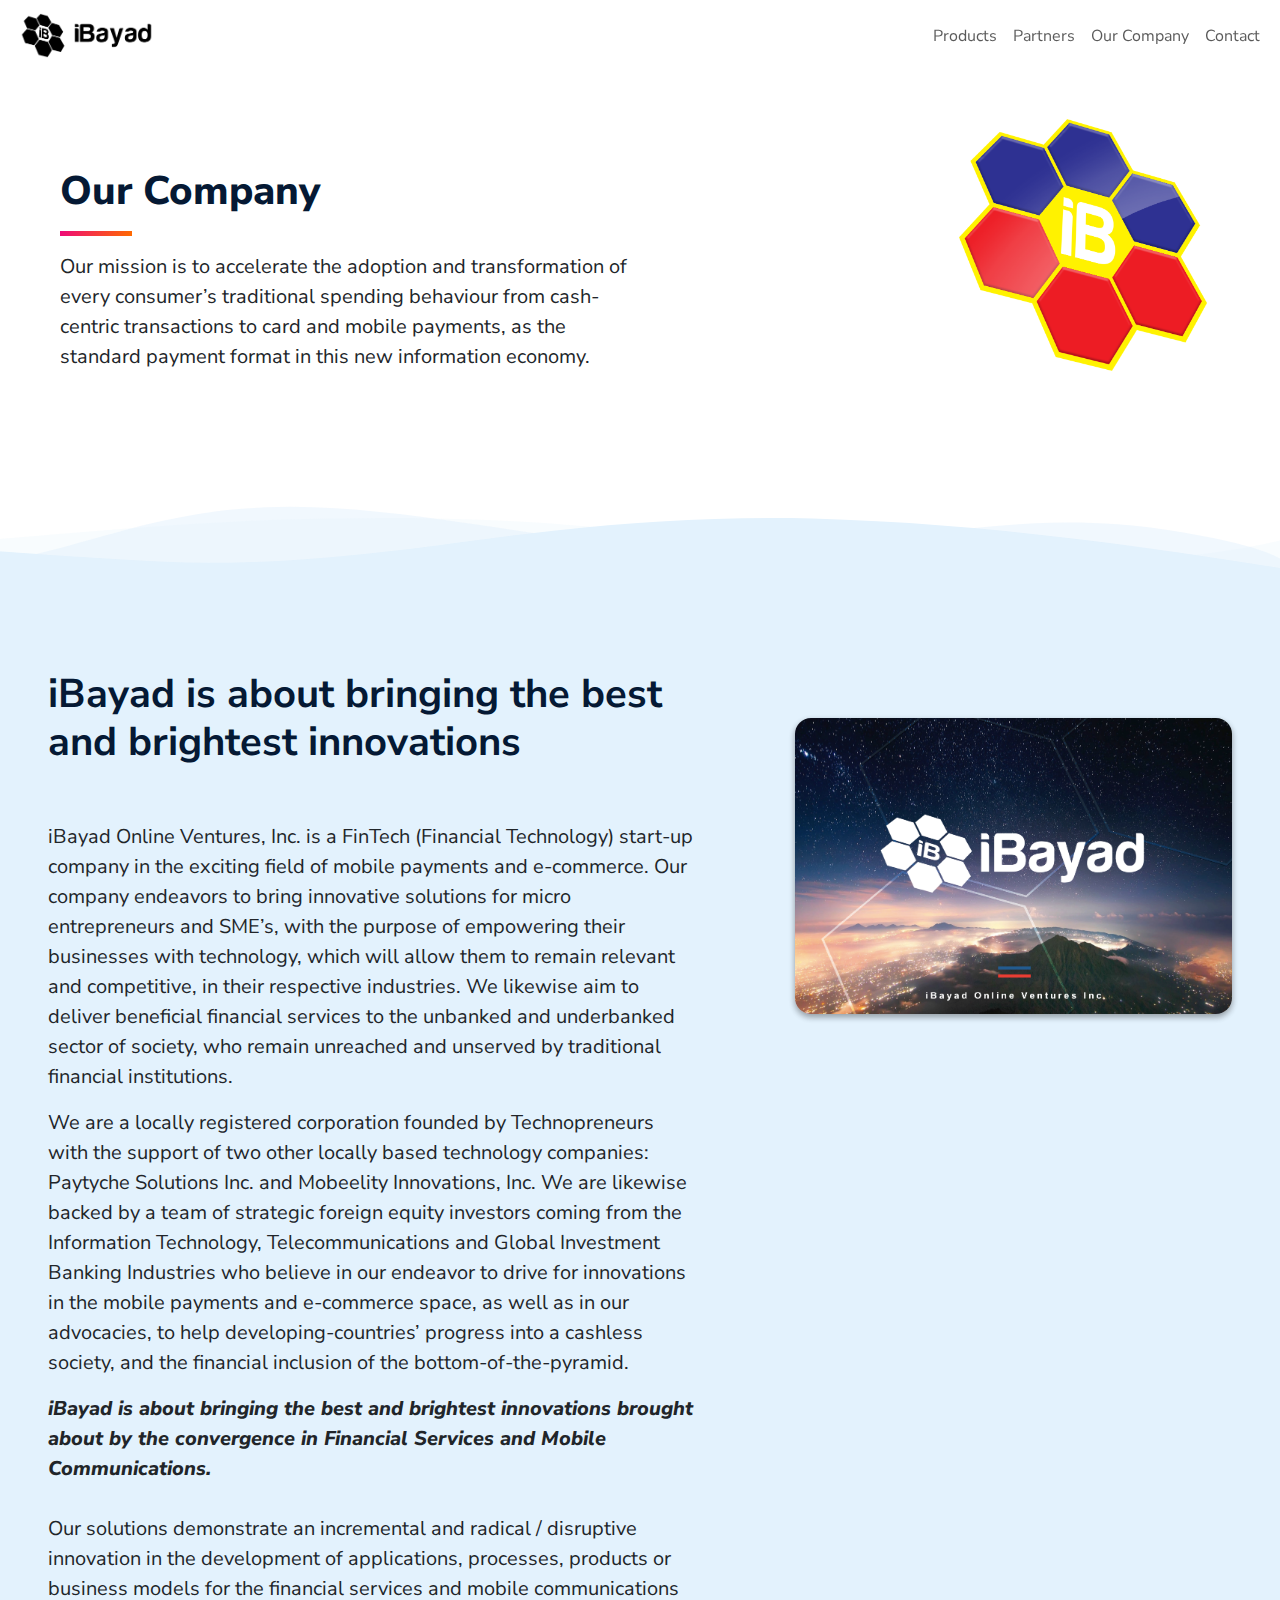
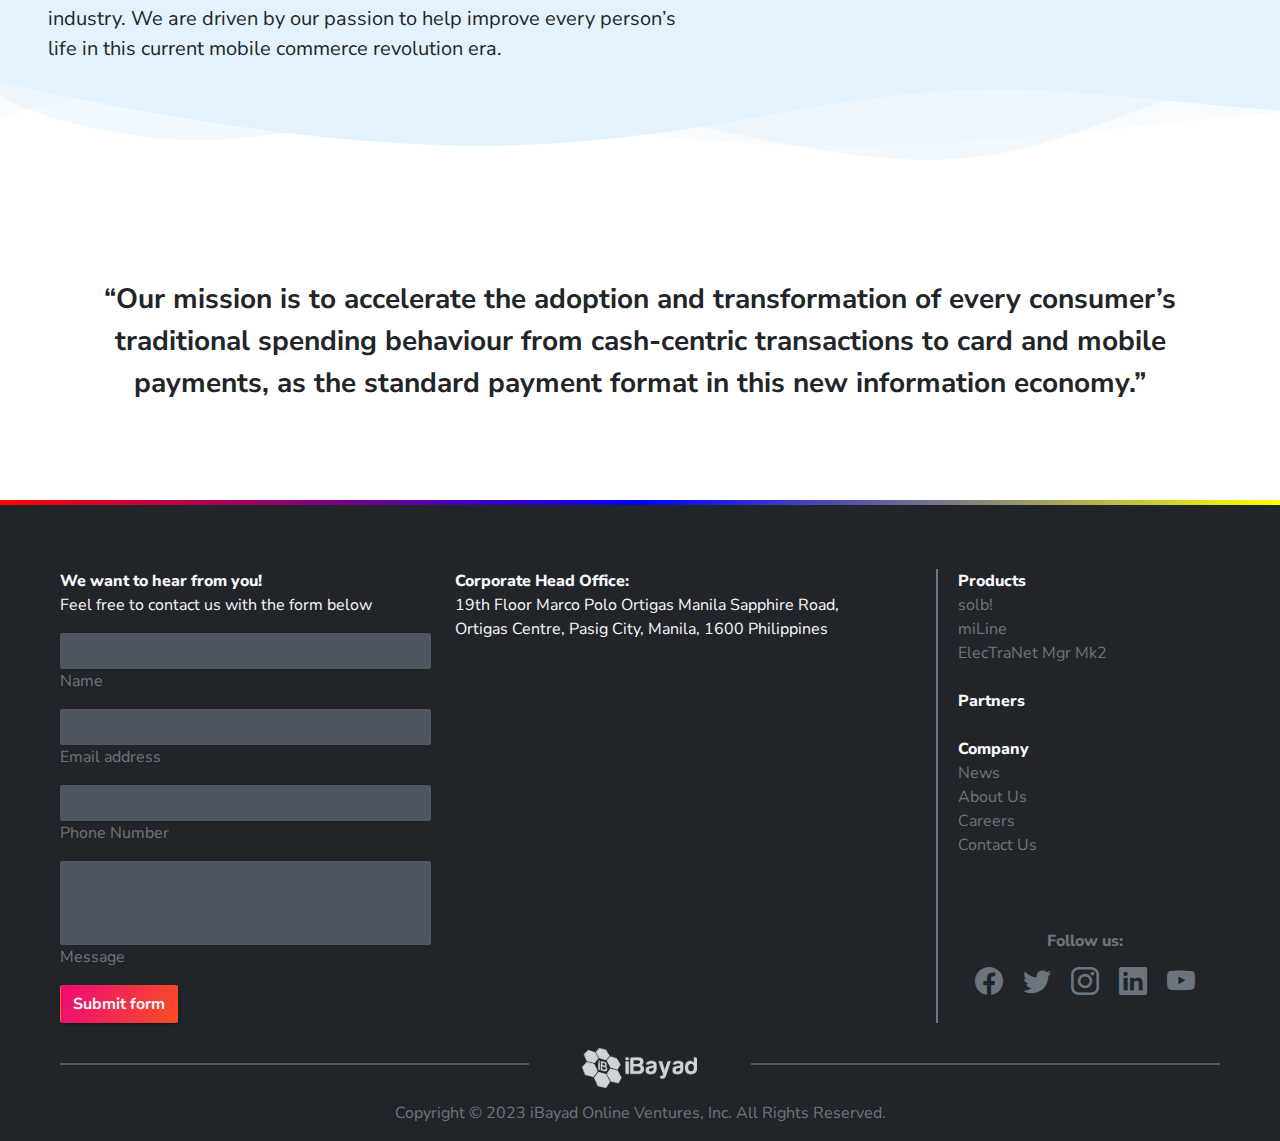
==== pages/company.html @ 81c3da9d "updates" ====
<!doctype html>
<html lang="en">
<head>
    <meta charset="utf-8">
    <meta name="viewport" content="width=device-width, initial-scale=1">
    <title>iBayad Online Ventures</title>
    <link href="../assets/thirdparty/bootstrap-5.3.0-alpha3-dist/css/bootstrap.min.css" rel="stylesheet">
    <link href="../assets/thirdparty/bootstrap-icons-1.9.1/bootstrap-icons.css" rel="stylesheet">
    <link href="../assets/local/css/ib-styling.css" rel="stylesheet">
    <link href="../assets/local/css/hover-animations.css" rel="stylesheet">
    <link href="../assets/local/css/ib-svg-dividers.css" rel="stylesheet">
    <!--    Added for TestillateJs-->
    <link href="../assets/thirdparty/animate.css" rel="stylesheet">
    <!--    -->
    <link href="../assets/thirdparty/animate-v4.1.1.css" rel="stylesheet">
    <link href="../assets/local/css/ib-logo-carousel.css" rel="stylesheet">
    <link href="../assets/local/css/ib-splide-carousel.css" rel="stylesheet">
    <link href="../assets/local/css/ib-navbar-toggle.css" rel="stylesheet">
    <link href="../assets/thirdparty/splide-4.1.3/dist/css/splide-core.min.css" rel="stylesheet">
    <link rel="icon" type="image/x-icon" href="../assets/images/logo/ib-logo-only-white.png">

    <script src="../assets/thirdparty/jquery-3.7.0.min.js"></script>
    <script src="../assets/thirdparty/jquery.fittext.js"></script>
    <script src="../assets/thirdparty/jquery.lettering.js"></script>
    <script src="../assets/thirdparty/jquery.textillate.js"></script>
    <script src="../assets/thirdparty/isotope.pkgd.min.js"></script>

    <script src="../assets/thirdparty/imakewebthings-waypoints-34d9f6d/lib/noframework.waypoints.min.js"></script>
    <script src="../assets/thirdparty/splide-4.1.3/dist/js/splide.min.js"></script>
    <style>
        .ib-partner-logo-card{
            margin: 10px !important;
        }
    </style>
</head>
<body class="body-bg">
<script type="application/javascript">
    $(document).ready(function() {
        //partners div animation
        var waypointPartners = new Waypoint({
            element: document.getElementById('waypoint-partners'),
            handler: function (direction) {
                if(direction=="down"){
                    $("#waypoint-partners").addClass("animate__animated animate__fadeIn");
                } else {
                    $("#waypoint-partners").removeClass("animate__animated animate__fadeIn");
                }
            },
            offset:'85%'
        });


        $(window).scroll(function () {
            if ($(this).scrollTop() > 50) {
                $('#back-to-top').fadeIn();
            } else {
                $('#back-to-top').fadeOut();
            }
        });
        // scroll body to 0px on click
        $('#back-to-top').click(function () {
            $('body,html').animate({
                scrollTop: 0
            }, 400);
            return false;
        });


    });

</script>

<nav class="navbar navbar-expand-lg navbar-light" style="background-color: transparent">
    <div class="container-fluid">
        <a class="navbar-brand px-2" href="../index.html">
            <img src="../assets/images/logo/ib-logo-w-text-black.png" alt="Bootstrap" height="45">
        </a>
        <button class="navbar-toggler border-0 d-flex d-lg-none flex-column justify-content-around collapsed" type="button" data-bs-toggle="collapse" data-bs-target="#navbarSupportedContent" aria-controls="navbarSupportedContent" aria-expanded="false" aria-label="Toggle navigation">
            <span class="toggler-icon top-bar"></span>
            <span class="toggler-icon middle-bar"></span>
            <span class="toggler-icon bottom-bar"></span>
        </button>
        <div class="collapse navbar-collapse" id="navbarSupportedContent"> <ul class="navbar-nav ms-auto mb-2 mb-lg-0">
            <li class="nav-item hvr-underline-from-center">
                <a class="nav-link" aria-current="page" href="../index.html#divProducts">Products</a>
            </li>
            <li class="nav-item hvr-underline-from-center">
                <a class="nav-link" href="../index.html#divPartners">Partners</a>
            </li>
            <li class="nav-item hvr-underline-from-center">
                <a class="nav-link" href="../index.html#divCompany">Our Company</a>
            </li>
            <li class="nav-item hvr-underline-from-center">
                <a class="nav-link" href="../index.html#divContact">Contact</a>
            </li>
        </ul>
        </div>
    </div>
</nav>
<div class="container-fluid">
    <div class="row bg-white px-3 px-md-5 pt-5" style="position: relative">
        <div class="col-md-9">
            <h1 class="ib-heading-dark ib-font-extrabold mt-5">Our Company</h1>
            <div class="col-md-5"> <hr class="ib-landing-hr"></div>
            <p class="text-dark ib-font-regular fs-5 mb-5 col-md-8">Our mission is to accelerate the adoption and transformation of every consumer’s traditional spending behaviour from cash-centric transactions to card and mobile payments, as the standard payment format in this new information economy.</p>
        </div>
        <div class="col-md-3 d-none d-sm-block">
            <div class="row d-flex justify-content-center">
                <img class="img-fluid px-0" style="width: 250px;height: auto" src="../assets/images/logo/ibayad-logo.png">
            </div>
        </div>
        <div class="px-0" style="min-height: 150px"></div>
        <div class="row">
            <div class="custom-shape-divider-bottom-1685697329 px-0">
                <svg data-name="Layer 1" xmlns="http://www.w3.org/2000/svg" viewBox="0 0 1200 120" preserveAspectRatio="none">
                    <path d="M0,0V46.29c47.79,22.2,103.59,32.17,158,28,70.36-5.37,136.33-33.31,206.8-37.5C438.64,32.43,512.34,53.67,583,72.05c69.27,18,138.3,24.88,209.4,13.08,36.15-6,69.85-17.84,104.45-29.34C989.49,25,1113-14.29,1200,52.47V0Z" opacity=".25" class="shape-fill"></path>
                    <path d="M0,0V15.81C13,36.92,27.64,56.86,47.69,72.05,99.41,111.27,165,111,224.58,91.58c31.15-10.15,60.09-26.07,89.67-39.8,40.92-19,84.73-46,130.83-49.67,36.26-2.85,70.9,9.42,98.6,31.56,31.77,25.39,62.32,62,103.63,73,40.44,10.79,81.35-6.69,119.13-24.28s75.16-39,116.92-43.05c59.73-5.85,113.28,22.88,168.9,38.84,30.2,8.66,59,6.17,87.09-7.5,22.43-10.89,48-26.93,60.65-49.24V0Z" opacity=".5" class="shape-fill"></path>
                    <path d="M0,0V5.63C149.93,59,314.09,71.32,475.83,42.57c43-7.64,84.23-20.12,127.61-26.46,59-8.63,112.48,12.24,165.56,35.4C827.93,77.22,886,95.24,951.2,90c86.53-7,172.46-45.71,248.8-84.81V0Z" class="shape-fill"></path>
                </svg>
            </div>
        </div>
    </div>
</div>
<div class="container-fluid">
    <div class="row ib-landing-bg-company">
        <div class="px-0" style="min-height: 100px"></div>
        <div class="col-md-7 px-5" id="divPartners">
            <h2 class="ib-font-bold fs-1 ib-heading-dark">iBayad is about bringing the best and brightest innovations</h2>
            <p class="fs-5 ib-font-regular pt-md-5">iBayad Online Ventures, Inc. is a FinTech (Financial Technology) start-up company in the exciting field of mobile payments and e-commerce. Our company endeavors to bring innovative solutions for micro entrepreneurs and SME’s, with the purpose of empowering their businesses with technology, which will allow them to remain relevant and competitive, in their respective industries. We likewise aim to deliver beneficial financial services to the unbanked and underbanked sector of society, who remain unreached and unserved by traditional financial institutions.</p>
            <p class="fs-5 ib-font-regular">We are a locally registered corporation founded by Technopreneurs with the support of two other locally based technology companies: Paytyche Solutions Inc. and Mobeelity Innovations, Inc. We are likewise backed by a team of strategic foreign equity investors coming from the Information Technology, Telecommunications and Global Investment Banking Industries who believe in our endeavor to drive for innovations in the mobile payments and e-commerce space, as well as in our advocacies, to help developing-countries’ progress into a cashless society, and the financial inclusion of the bottom-of-the-pyramid.</p>
            <p class="fs-5 ib-font-regular"><strong class="fst-italic">iBayad is about bringing the best and brightest innovations brought about by the convergence in Financial Services and Mobile Communications.</strong><br><br>Our solutions demonstrate an incremental and radical / disruptive innovation in the development of applications, processes, products or business models for the financial services and mobile communications industry. We are driven by our passion to help improve every person’s life in this current mobile commerce revolution era.</p>
           </div>
        <div class="col-md-5 px-5">
            <img class="img-fluid rounded-4 ib-shadow mt-3 mt-md-5" src="../assets/images/page/iBayad_coverphoto.png">
        </div>
    </div>
    <div class="row" style="position: relative">
        <div class="custom-shape-divider-top-1685697938 px-0">
            <svg data-name="Layer 1" xmlns="http://www.w3.org/2000/svg" viewBox="0 0 1200 120" preserveAspectRatio="none">
                <path d="M0,0V46.29c47.79,22.2,103.59,32.17,158,28,70.36-5.37,136.33-33.31,206.8-37.5C438.64,32.43,512.34,53.67,583,72.05c69.27,18,138.3,24.88,209.4,13.08,36.15-6,69.85-17.84,104.45-29.34C989.49,25,1113-14.29,1200,52.47V0Z" opacity=".25" class="shape-fill"></path>
                <path d="M0,0V15.81C13,36.92,27.64,56.86,47.69,72.05,99.41,111.27,165,111,224.58,91.58c31.15-10.15,60.09-26.07,89.67-39.8,40.92-19,84.73-46,130.83-49.67,36.26-2.85,70.9,9.42,98.6,31.56,31.77,25.39,62.32,62,103.63,73,40.44,10.79,81.35-6.69,119.13-24.28s75.16-39,116.92-43.05c59.73-5.85,113.28,22.88,168.9,38.84,30.2,8.66,59,6.17,87.09-7.5,22.43-10.89,48-26.93,60.65-49.24V0Z" opacity=".5" class="shape-fill"></path>
                <path d="M0,0V5.63C149.93,59,314.09,71.32,475.83,42.57c43-7.64,84.23-20.12,127.61-26.46,59-8.63,112.48,12.24,165.56,35.4C827.93,77.22,886,95.24,951.2,90c86.53-7,172.46-45.71,248.8-84.81V0Z" class="shape-fill"></path>
            </svg>
        </div>
        <div class="px-0" style="min-height: 150px"></div>
        <div class="col-md-12">
            <p class="fs-3 ib-font-bold text-center px-md-5 py-md-5 mb-5">&ldquo;Our mission is to accelerate the adoption and transformation of every consumer’s traditional spending behaviour from cash-centric transactions to card and mobile payments, as the standard payment format in this new information economy.&rdquo;</p>
            <!--<p class="fs-5 ib-font-regular">To achieve our objectives, we are utilizing our home-grown and award winning technologies and software systems currently deployed in over 30 countries worldwide.</p>-->

        </div>
    </div>
</div>
<a id="back-to-top" href="#" class="btn btn-ib-main back-to-top rounded-5 ib-shadow" role="button"><i class="bi bi-chevron-up"></i></a>
<footer class="footer bg-dark ib-footer">
    <div class="container-fluid pt-5">
        <div class="row px-5">
            <div class="col-md-4 mt-3" id="divContact">
                <p class="text-light">
                    <strong>We want to hear from you!</strong><br>
                    Feel free to contact us with the form below
                </p>
                <form class="" autocomplete="off">
                    <div class="mb-3">
                        <input type="text" class="form-control ib-form-control-light" id="name" required>
                        <label class="text-secondary" for="name">Name</label>
                    </div>
                    <div class="mb-3">
                        <input type="email" class="form-control ib-form-control-light" id="email" placeholder="" required>
                        <label class="text-secondary" for="email">Email address</label>
                    </div>
                    <div class="mb-3">
                        <input type="tel" class="form-control ib-form-control-light" id="msisdn" placeholder="" required>
                        <label class="text-secondary" for="msisdn">Phone Number</label>
                    </div>
                    <div class="mb-3">
                        <textarea class="form-control ib-form-control-light" rows="3" style="resize: none;" placeholder="" id="message" required></textarea>
                        <label class="text-secondary" for="message">Message</label>
                    </div>
                    <div class="col-12">
                        <button class="text-light btn btn-ib-main" type="submit">Submit form</button>
                    </div>
                </form>
            </div>
            <div class="col-md-5 mt-3">
                <p class="text-light">
                    <strong>Corporate Head Office:</strong><br>
                    19th Floor Marco Polo Ortigas Manila Sapphire Road, <br>Ortigas Centre, Pasig City, Manila, 1600 Philippines
                </p>
                <iframe class="rounded-1 border-danger border-5 d-none d-sm-block w-100" src="https://www.google.com/maps/embed?pb=!1m18!1m12!1m3!1d3861.202946528677!2d121.06313949999999!3d14.5875086!2m3!1f0!2f0!3f0!3m2!1i1024!2i768!4f13.1!3m3!1m2!1s0x3397c810a3ceb873%3A0x6999036523327d54!2siBayad%20Online%20Ventures%20Inc.!5e0!3m2!1sen!2sph!4v1684312450882!5m2!1sen!2sph" width="550" height="287" allowfullscreen="" loading="lazy" referrerpolicy="no-referrer-when-downgrade"></iframe>
            </div>
            <div class="col-md-3 mt-3 border-start border-secondary border-2">
                <div class="mx-2">
                    <p class="mb-4">
                        <strong class="text-light">Products</strong><br>
                        <a class="link-light ib-link-secondary link-underline-opacity-0" href="http://www.solb.ph/" target="_blank">solb!</a><br>
                        <a class="link-light ib-link-secondary link-underline-opacity-0" href="http://www.migrantlifeline.com/" target="_blank">miLine</a><br>
                        <a class="link-light ib-link-secondary link-underline-opacity-0" href="http://www.migrantlifeline.com/" target="_blank">ElecTraNet Mgr Mk2</a>
                    </p>
                    <p class="mb-4">
                        <strong><a class="link-light link-underline-opacity-0" href="http://www.solb.ph/" target="_blank">Partners</a></strong><br>
                    </p>
                    <p class="mb-4">
                        <strong class="text-light">Company</strong><br>
                        <a class="link-light ib-link-secondary link-underline-opacity-0" href="http://www.solb.ph/" target="_blank">News</a><br>
                        <a class="link-light ib-link-secondary link-underline-opacity-0" href="http://www.solb.ph/" target="_blank">About Us</a><br>
                        <a class="link-light ib-link-secondary link-underline-opacity-0" href="http://www.migrantlifeline.com/" target="_blank">Careers</a><br>
                        <a class="link-light ib-link-secondary link-underline-opacity-0" href="http://www.migrantlifeline.com/" target="_blank">Contact Us</a>
                    </p>
                </div>

                <p class="text-center text-white pt-5">
                    <strong class="text-secondary d-none d-sm-block mb-2">Follow us: </strong>
                    <a class="px-2 link-secondary ib-link-secondary fs-3" href="https://www.facebook.com/ibayadph" target="_blank"><i class="bi bi-facebook"></i></a>
                    <a class="px-2 link-secondary ib-link-secondary fs-3" href="https://twitter.com/ibayadph" target="_blank"><i class="bi bi-twitter"></i></a>
                    <a class="px-2 link-secondary ib-link-secondary fs-3" href="https://www.instagram.com/ibayadph/" target="_blank"><i class="bi bi-instagram"></i></a>
                    <a class="px-2 link-secondary ib-link-secondary fs-3" href="http://www.linkedin.com/company/ibayad" target="_blank"><i class="bi bi-linkedin"></i></a>
                    <a class="px-2 link-secondary ib-link-secondary fs-3" href="https://www.youtube.com/channel/UCmwlUFd7S2peY7GCGpqbgNQ" target="_blank"><i class="bi bi-youtube"></i></a>
                </p>
            </div>
        </div>
        <div class="row justify-content-center px-5 pt-4">
            <div class="col-md-5 d-none d-sm-block">
                <hr class="border border-light border-1">
            </div>
            <div class="col-md-2 d-flex justify-content-center px-0">
                <img class="img-fluid" src="../assets/images/logo/ib-logo-w-text-white.png" style="width: 115px;opacity: .8">
            </div>
            <div class="col-md-5 d-none d-sm-block">
                <hr class="border border-light border-1">
            </div>
        </div>

        <div class="row text-white d-flex justify-content-center pt-1">
            <p class="text-center pt-2 text-secondary">Copyright &copy; 2023 iBayad Online Ventures, Inc. All Rights Reserved.</p>
        </div>
    </div>
</footer>
<script src="../assets/thirdparty/bootstrap-5.3.0-alpha3-dist/js/bootstrap.bundle.min.js"></script>
</body>
</html>
---- assets/local/css/ib-styling.css ----
@import url('https://fonts.googleapis.com/css2?family=Nunito+Sans:wght@200;300;400;500;600;700;800&display=swap');

.ib-font-regular{
    font-family: 'Nunito Sans', sans-serif;
    font-weight: 400;
}
.ib-font-semibold{
    font-family: 'Nunito Sans', sans-serif;
    font-weight: 600;
}
.ib-font-medium{
    font-family: 'Nunito Sans', sans-serif;
    font-weight: 500;
}
.ib-font-bold{
    font-family: 'Nunito Sans',sans-serif;
    font-weight: 700;
}
.ib-font-extrabold{
    font-family: 'Nunito Sans',sans-serif;
    font-weight: 800;
}

html, body {
    overflow-x: hidden;
}

body{
    font-family: 'Nunito Sans', sans-serif;
    font-weight: 400;
}
strong{
    font-family: 'Nunito Sans', sans-serif;
    font-weight: 800;
}
.btn-ib-main{
    font-weight: bold;
    background: rgb(238,9,121);
    background: linear-gradient(117deg, rgba(238,9,121,1) 0%, rgba(255,106,0,1) 99%);
    color: #ffffff;
    border-radius: 2px;
    background-size: 150% 100%;

    box-shadow: 0 1px 3px rgba(0,0,0,0.12), 0 1px 2px rgba(0,0,0,0.24);
    transition: all 0.3s cubic-bezier(.25,.8,.25,1);
}

.btn-ib-main:hover{
    background-position: 100% 0;
    color: #ffffff;
    box-shadow: 0 3px 6px rgba(0,0,0,0.16), 0 3px 6px rgba(0,0,0,0.23);
}

.ib-landing-heading{
    background: linear-gradient(117deg, rgba(5,117,230,1) 0%, rgba(2,27,121,1) 99%);
    -webkit-background-clip: text;
    -webkit-text-fill-color: transparent;
}
.ib-heading-dark{
    color: #051934;
}

.ib-landing-hr{
    border:none;
    background-image: linear-gradient(117deg, rgba(238,9,121,1) 0%, rgba(255,106,0,1) 99%);
    opacity: 1;
    width: 20%;
    height: 5px;

}
.ib-landing-hr-partners{
    border:none;
    background-image: linear-gradient(113deg, rgba(13,71,161,1) 0%, rgba(21,101,192,1) 99%);
    opacity: 1;
    width: 20%;
    height: 5px;

}



.ib-landing-bg-red{
    background: rgb(203,45,62);
    background: linear-gradient(113deg, rgba(203,45,62,1) 0%, rgba(239,71,58,1) 99%);
}

.ib-landing-bg-dark{
    background: rgb(96,108,136);
    background: linear-gradient(281deg, rgba(96,108,136,1) 0%, rgba(63,76,107,1) 99%);
}

.ib-landing-bg-light{
    background: rgb(236,239,241);
    background: linear-gradient(113deg, rgba(236,239,241,1) 0%, rgba(229,231,232,1) 99%);
}

.ib-landing-bg-blue{
    background-color: #0277BD;
}

.ib-landing-bg-partners{
    background-color: #E3F2FD;
}
.ib-landing-bg-company{
    background-color: #E3F2FD;
}

.ib-card-landing{
    border-radius: 2px;

    box-shadow: 0 1px 3px rgba(0,0,0,0.12), 0 1px 2px rgba(0,0,0,0.24);
    transition: all 0.3s cubic-bezier(.25,.8,.25,1);
}

.ib-card-landing:hover{
    box-shadow: 0 14px 28px rgba(0,0,0,0.25), 0 10px 10px rgba(0,0,0,0.22);
}
.ib-partner-logo-card{
    margin: 20px 0 !important;
    transition: all 0.3s;
}
.ib-partner-logo-card:hover{
    box-shadow: 0 14px 28px rgba(0,0,0,0.25), 0 10px 10px rgba(0,0,0,0.22);
    transform: scale(.95);
}

.ib-link{
    color: rgba(234,56,77,1);
    text-decoration: none;
}
.ib-shadow{
    box-shadow: 0 3px 6px rgba(0,0,0,0.16), 0 3px 6px rgba(0,0,0,0.23);
}

.ib-card-img-top-radius{
    border-top-left-radius: 2px;
    border-top-right-radius: 2px;
    background-size: cover !important;
    background-position: center !important;
    background-repeat: no-repeat !important;

    transition: background-position .3s ease;
}


.multi-color-border {
    position: relative;
    display: inline-block;
    padding-bottom: 5px;
}

.multi-color-border::after {
    content: "";
    position: absolute;
    bottom: 0;
    left: 0;
    width: 100%;
    height: 5px;
    background-image: linear-gradient(to right, red, blue, yellow);
}

.ib-footer{
    position: relative;
    display: inline-block;
    padding-top: 5px;
    width: 100%;
}

.ib-footer::after{
    content: "";
    position: absolute;
    top: 0;
    left: 0;
    width: 100%;
    height: 5px;
    background-image: linear-gradient(to right, red, blue, yellow);
}

.ib-form-control-light{
    border-radius: 2px;
    background: rgba(78, 87, 96, 1);
    border:none;
    color: #ffffff;
    transition: box-shadow .3s
}


.ib-form-control-light:focus{
    color: #ffffff;
    box-shadow: 0 14px 28px rgba(0,0,0,0.25), 0 10px 10px rgba(0,0,0,0.22);
    background: rgba(78, 87, 96, 1);
}

.ib-link-secondary{
    color: #6C757D;
    transition: color .3s, shadow .3s;
}

.ib-link-secondary:hover{
    color: #ffffff;
}



/*Buttons*/
.btn-learn-more {
    position: relative;
    margin: auto;
    padding: 12px 18px;
    transition: all 0.2s ease;
    border: none;
    background: none;
}

.btn-learn-more:before {
    content: "";
    position: absolute;
    top: 0;
    left: 0;
    display: block;
    border-radius: 30px;
    background: #FFEBEE;
    width: 45px;
    height: 45px;
    transition: all 0.3s ease;
}

.btn-learn-more span {
    position: relative;
    font-weight: 800;
    font-family: 'Nunito Sans',sans-serif;
    color: #E53935;
}

.btn-learn-more svg {
    position: relative;
    top: 0;
    margin-left: 10px;
    fill: none;
    stroke-linecap: round;
    stroke-linejoin: round;
    stroke: #E53935;
    stroke-width: 2;
    transform: translateX(-5px);
    transition: all 0.3s ease;
}

.btn-learn-more:hover:before {
    width: 100%;
    background: #FFEBEE;
}

.btn-learn-more:hover svg {
    transform: translateX(0);
}

.btn-learn-more:active {
    transform: scale(0.95);
}





.btn-explore-partners {
    position: relative;
    margin: auto;
    padding: 12px 18px;
    transition: all 0.2s ease;
    border: none;
    background: none;
}

.btn-explore-partners:before {
    content: "";
    position: absolute;
    top: 0;
    left: 0;
    display: block;
    border-radius: 30px;
    background: #BBDEFB;
    width: 45px;
    height: 45px;
    transition: all 0.3s ease;
}

.btn-explore-partners span {
    position: relative;
    font-weight: 800;
    font-family: 'Nunito Sans',sans-serif;
    color: #1565C0;
}

.btn-explore-partners svg {
    position: relative;
    top: 0;
    margin-left: 10px;
    fill: none;
    stroke-linecap: round;
    stroke-linejoin: round;
    stroke: #1565C0;
    stroke-width: 2;
    transform: translateX(-5px);
    transition: all 0.3s ease;
}

.btn-explore-partners:hover:before {
    width: 100%;
    background: #BBDEFB;
}

.btn-explore-partners:hover svg {
    transform: translateX(0);
}

.btn-explore-partners:active {
    transform: scale(0.95);
}

.back-to-top {
    position: fixed;
    bottom: 25px;
    right: 25px;
    display: none;
}

/*Media Queries*/
@media (max-width: 768px) {
    body {
        overflow-x: hidden;
    }
}
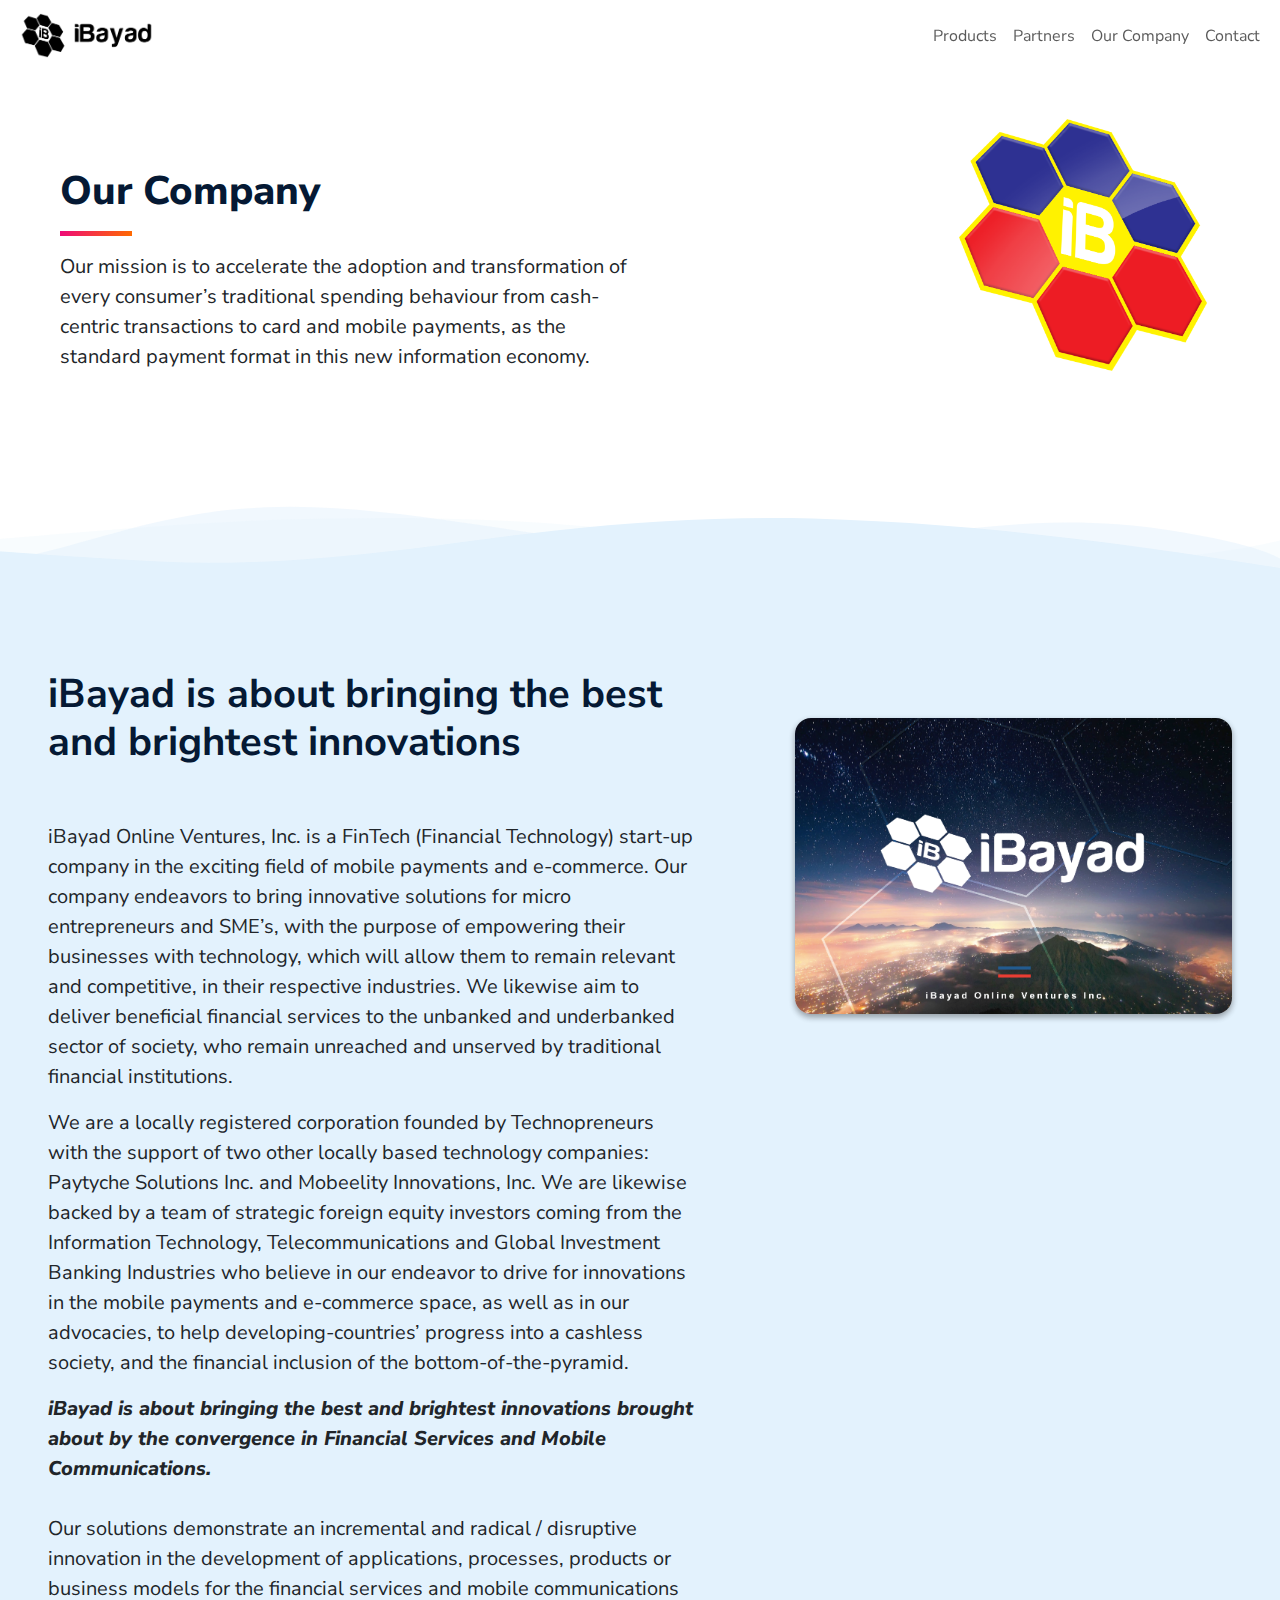
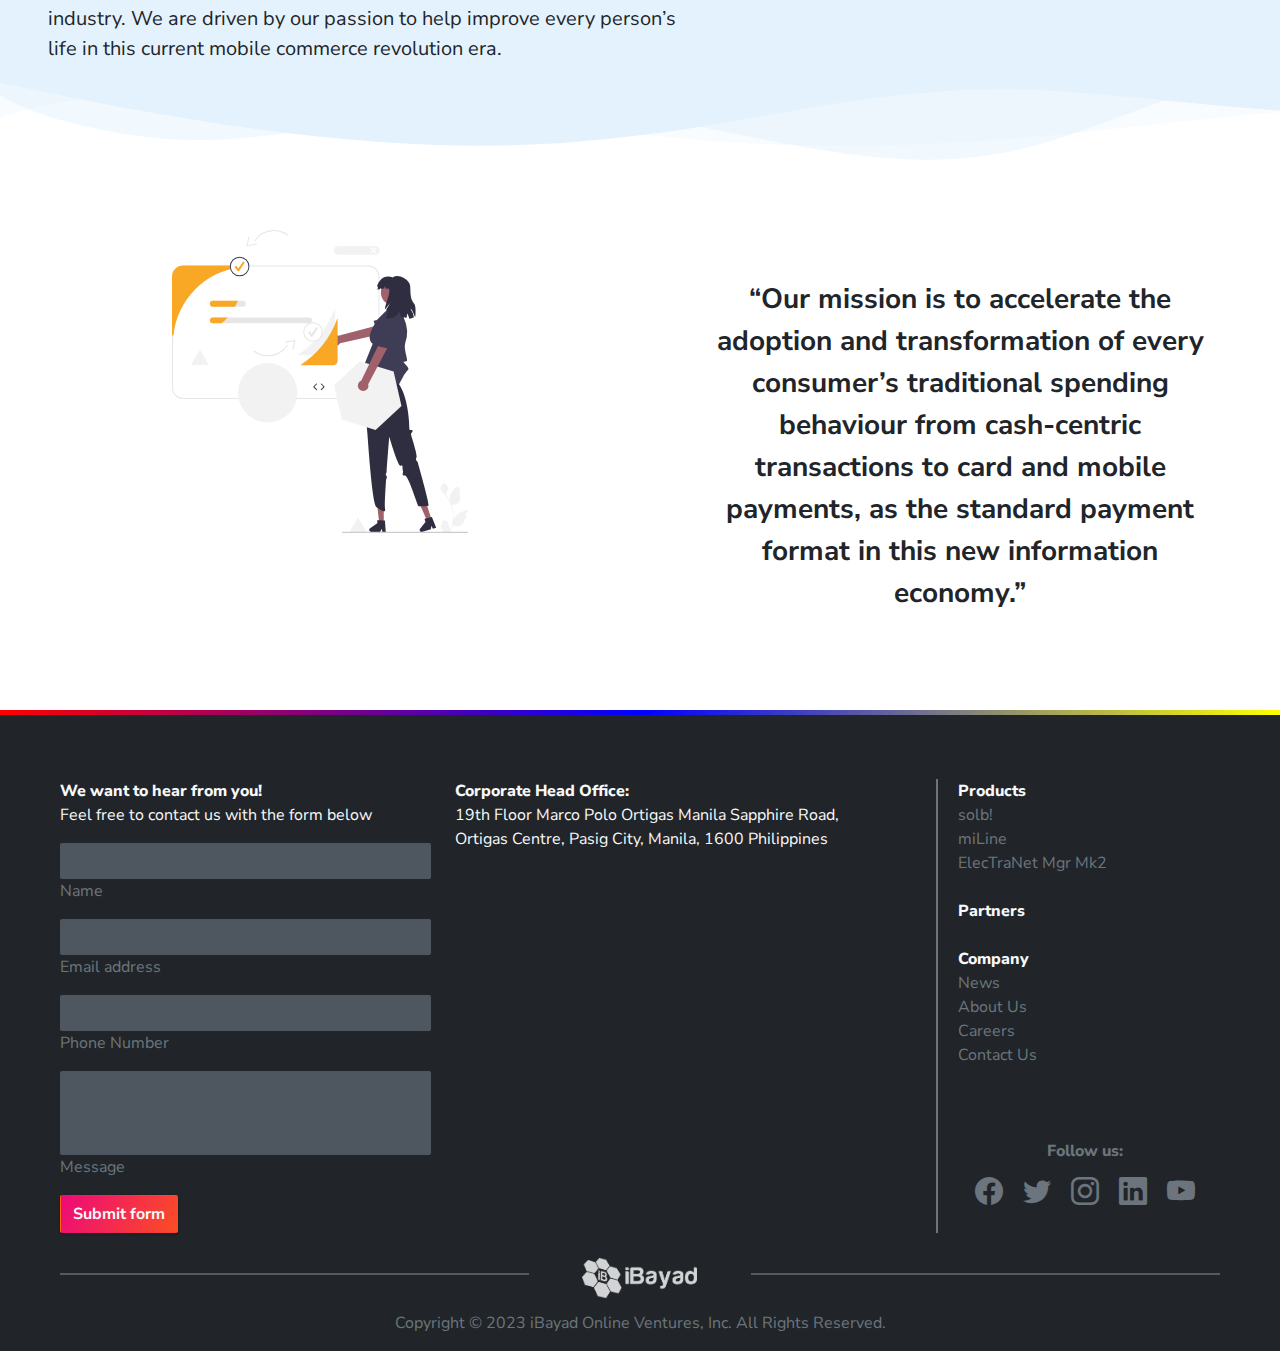
==== commit fdbba971: "updates" ====
--- a/pages/company.html
+++ b/pages/company.html
@@ -133,6 +133,7 @@
         <div class="col-md-5 px-5">
             <img class="img-fluid rounded-4 ib-shadow mt-3 mt-md-5" src="../assets/images/page/iBayad_coverphoto.png">
         </div>
+        <!--<div class="ib-img-objects d-none d-md-block" style="opacity: .3"><img src="../assets/images/objects/polygon-scatter-haikei-partners-yellow.svg" style="width: 20%;height: auto;position: absolute;bottom: -600px;z-index: 10;right: 30px"></div>-->
     </div>
     <div class="row" style="position: relative">
         <div class="custom-shape-divider-top-1685697938 px-0">
@@ -143,10 +144,14 @@
             </svg>
         </div>
         <div class="px-0" style="min-height: 150px"></div>
-        <div class="col-md-12">
+        <div class="col-md-6">
+            <div class="row d-flex justify-content-center">
+                <img class="img-fluid w-50" src="../assets/images/objects/undraw_fitting_piece_re_pxay.svg">
+            </div>
+        </div>
+        <div class="col-md-6">
             <p class="fs-3 ib-font-bold text-center px-md-5 py-md-5 mb-5">&ldquo;Our mission is to accelerate the adoption and transformation of every consumer’s traditional spending behaviour from cash-centric transactions to card and mobile payments, as the standard payment format in this new information economy.&rdquo;</p>
             <!--<p class="fs-5 ib-font-regular">To achieve our objectives, we are utilizing our home-grown and award winning technologies and software systems currently deployed in over 30 countries worldwide.</p>-->
-
         </div>
     </div>
 </div>
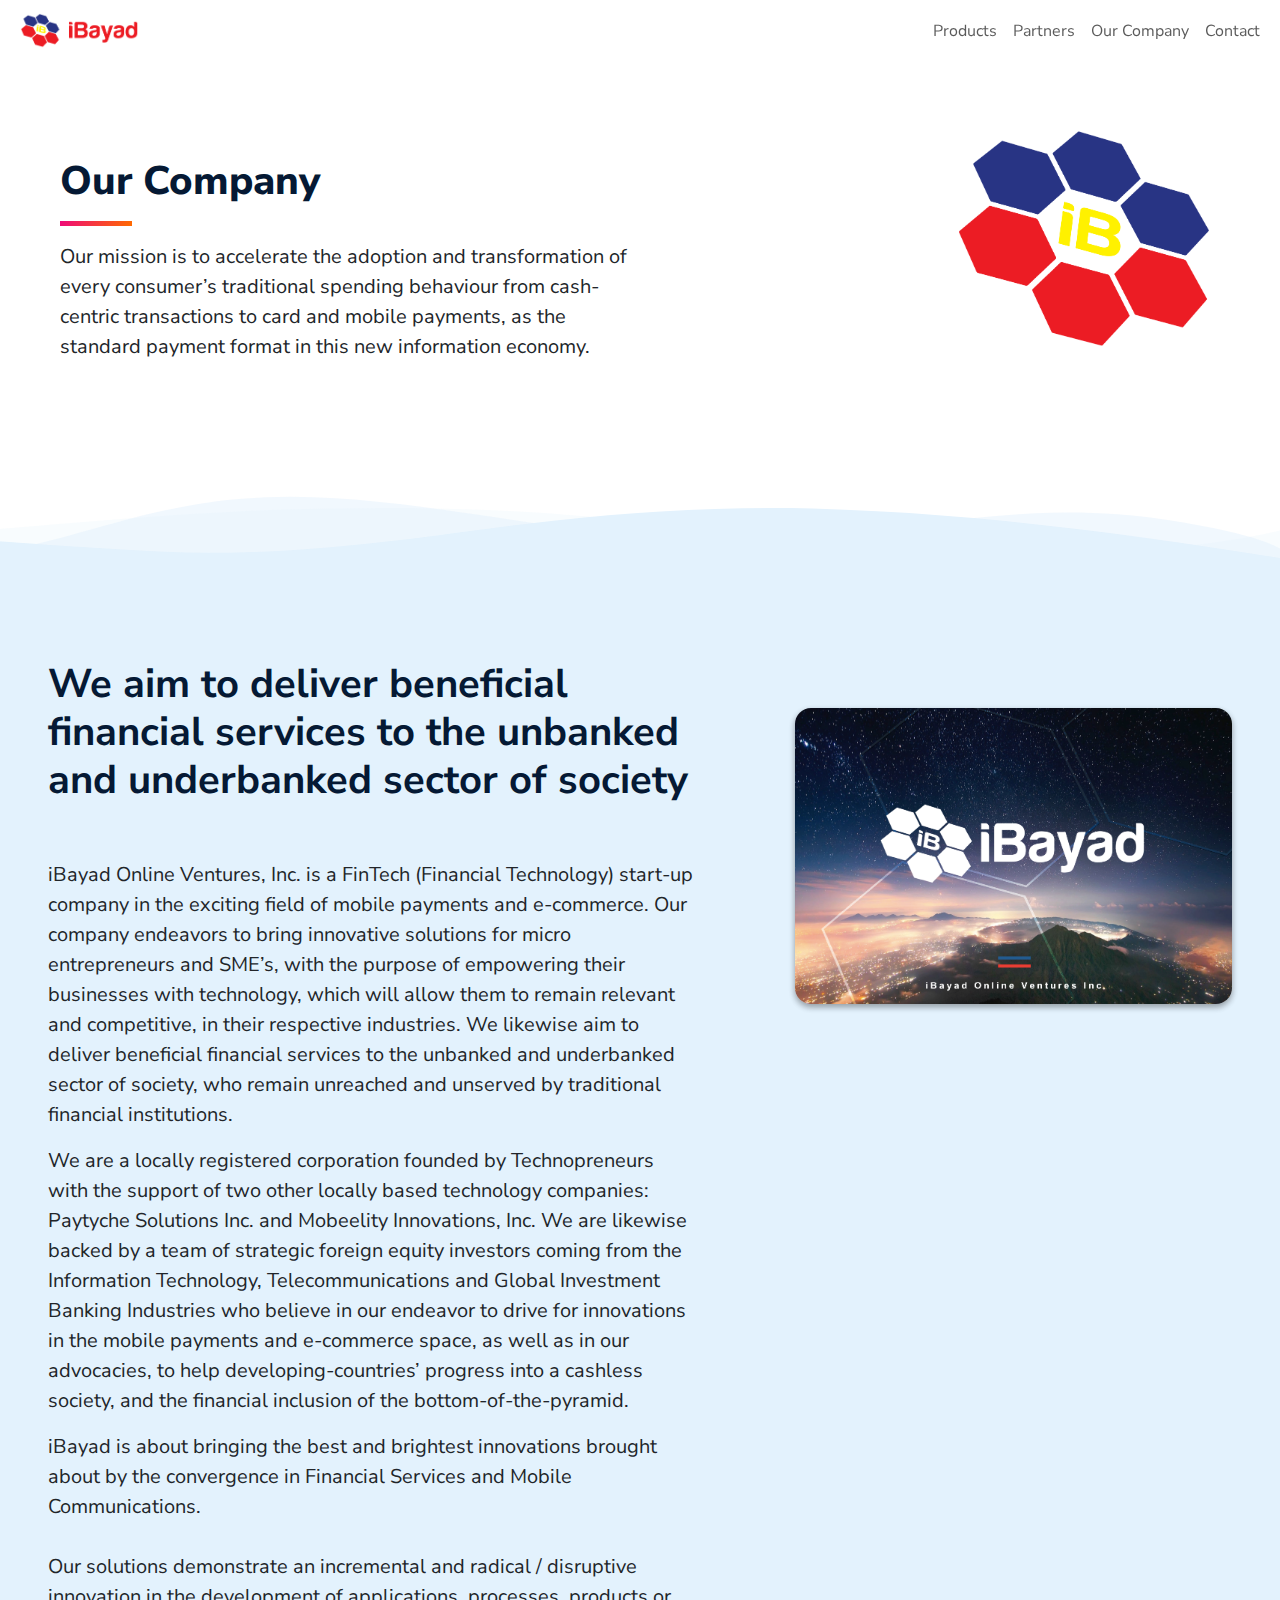
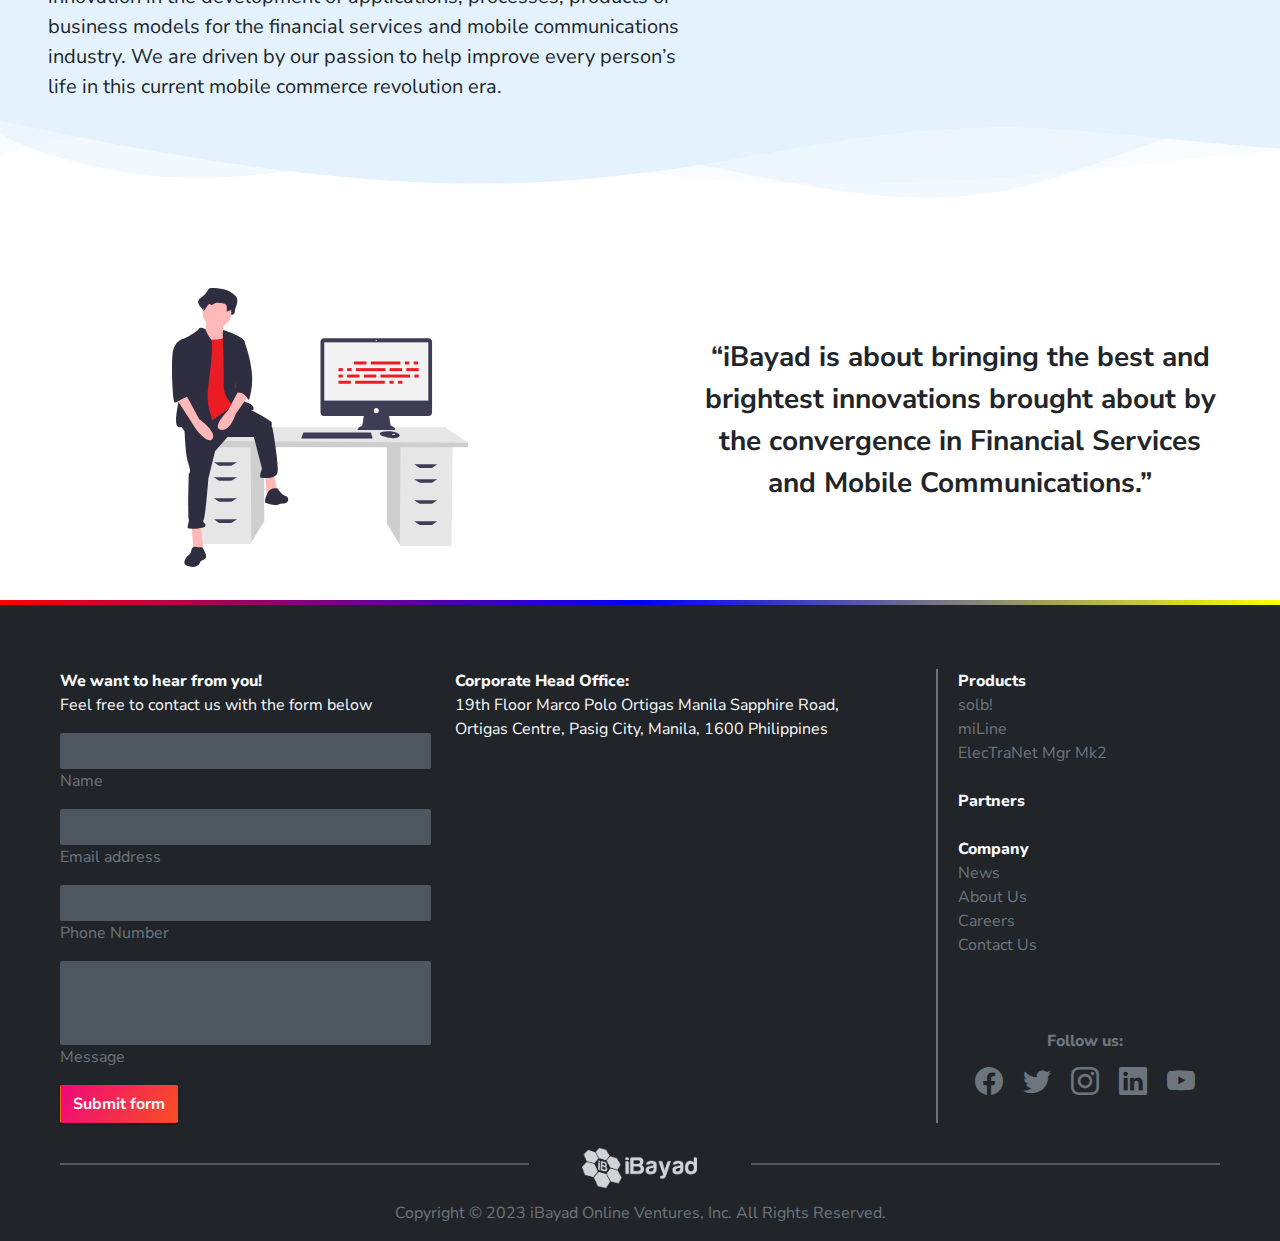
==== commit 77c5e447: "updates" ====
--- a/pages/company.html
+++ b/pages/company.html
@@ -73,7 +73,7 @@
 <nav class="navbar navbar-expand-lg navbar-light" style="background-color: transparent">
     <div class="container-fluid">
         <a class="navbar-brand px-2" href="../index.html">
-            <img src="../assets/images/logo/ib-logo-w-text-black.png" alt="Bootstrap" height="45">
+            <img src="../assets/images/logo/ib-logo-new.png" alt="Bootstrap" height="35">
         </a>
         <button class="navbar-toggler border-0 d-flex d-lg-none flex-column justify-content-around collapsed" type="button" data-bs-toggle="collapse" data-bs-target="#navbarSupportedContent" aria-controls="navbarSupportedContent" aria-expanded="false" aria-label="Toggle navigation">
             <span class="toggler-icon top-bar"></span>
@@ -106,7 +106,7 @@
         </div>
         <div class="col-md-3 d-none d-sm-block">
             <div class="row d-flex justify-content-center">
-                <img class="img-fluid px-0" style="width: 250px;height: auto" src="../assets/images/logo/ibayad-logo.png">
+                <img class="img-fluid px-0" style="width: 250px;height: auto" src="../assets/images/logo/ibayad-logo-new.png">
             </div>
         </div>
         <div class="px-0" style="min-height: 150px"></div>
@@ -125,10 +125,10 @@
     <div class="row ib-landing-bg-company">
         <div class="px-0" style="min-height: 100px"></div>
         <div class="col-md-7 px-5" id="divPartners">
-            <h2 class="ib-font-bold fs-1 ib-heading-dark">iBayad is about bringing the best and brightest innovations</h2>
+            <h2 class="ib-font-bold fs-1 ib-heading-dark">We aim to deliver beneficial financial services to the unbanked and underbanked sector of society</h2>
             <p class="fs-5 ib-font-regular pt-md-5">iBayad Online Ventures, Inc. is a FinTech (Financial Technology) start-up company in the exciting field of mobile payments and e-commerce. Our company endeavors to bring innovative solutions for micro entrepreneurs and SME’s, with the purpose of empowering their businesses with technology, which will allow them to remain relevant and competitive, in their respective industries. We likewise aim to deliver beneficial financial services to the unbanked and underbanked sector of society, who remain unreached and unserved by traditional financial institutions.</p>
             <p class="fs-5 ib-font-regular">We are a locally registered corporation founded by Technopreneurs with the support of two other locally based technology companies: Paytyche Solutions Inc. and Mobeelity Innovations, Inc. We are likewise backed by a team of strategic foreign equity investors coming from the Information Technology, Telecommunications and Global Investment Banking Industries who believe in our endeavor to drive for innovations in the mobile payments and e-commerce space, as well as in our advocacies, to help developing-countries’ progress into a cashless society, and the financial inclusion of the bottom-of-the-pyramid.</p>
-            <p class="fs-5 ib-font-regular"><strong class="fst-italic">iBayad is about bringing the best and brightest innovations brought about by the convergence in Financial Services and Mobile Communications.</strong><br><br>Our solutions demonstrate an incremental and radical / disruptive innovation in the development of applications, processes, products or business models for the financial services and mobile communications industry. We are driven by our passion to help improve every person’s life in this current mobile commerce revolution era.</p>
+            <p class="fs-5 ib-font-regular">iBayad is about bringing the best and brightest innovations brought about by the convergence in Financial Services and Mobile Communications.<br><br>Our solutions demonstrate an incremental and radical / disruptive innovation in the development of applications, processes, products or business models for the financial services and mobile communications industry. We are driven by our passion to help improve every person’s life in this current mobile commerce revolution era.</p>
            </div>
         <div class="col-md-5 px-5">
             <img class="img-fluid rounded-4 ib-shadow mt-3 mt-md-5" src="../assets/images/page/iBayad_coverphoto.png">
@@ -143,14 +143,14 @@
                 <path d="M0,0V5.63C149.93,59,314.09,71.32,475.83,42.57c43-7.64,84.23-20.12,127.61-26.46,59-8.63,112.48,12.24,165.56,35.4C827.93,77.22,886,95.24,951.2,90c86.53-7,172.46-45.71,248.8-84.81V0Z" class="shape-fill"></path>
             </svg>
         </div>
-        <div class="px-0" style="min-height: 150px"></div>
+        <div class="px-0" style="min-height: 170px"></div>
         <div class="col-md-6">
             <div class="row d-flex justify-content-center">
                 <img class="img-fluid w-50" src="../assets/images/objects/undraw_fitting_piece_re_pxay.svg">
             </div>
         </div>
         <div class="col-md-6">
-            <p class="fs-3 ib-font-bold text-center px-md-5 py-md-5 mb-5">&ldquo;Our mission is to accelerate the adoption and transformation of every consumer’s traditional spending behaviour from cash-centric transactions to card and mobile payments, as the standard payment format in this new information economy.&rdquo;</p>
+            <p class="fs-3 ib-font-bold text-center px-md-5 py-md-5 mb-5">&ldquo;iBayad is about bringing the best and brightest innovations brought about by the convergence in Financial Services and Mobile Communications.&rdquo;</p>
             <!--<p class="fs-5 ib-font-regular">To achieve our objectives, we are utilizing our home-grown and award winning technologies and software systems currently deployed in over 30 countries worldwide.</p>-->
         </div>
     </div>
@@ -186,7 +186,7 @@
                     </div>
                 </form>
             </div>
-            <div class="col-md-5 mt-3">
+            <div class="col-md-5 mt-3 pe-md-4">
                 <p class="text-light">
                     <strong>Corporate Head Office:</strong><br>
                     19th Floor Marco Polo Ortigas Manila Sapphire Road, <br>Ortigas Centre, Pasig City, Manila, 1600 Philippines
--- a/assets/local/css/ib-styling.css
+++ b/assets/local/css/ib-styling.css
@@ -322,6 +322,7 @@
     bottom: 25px;
     right: 25px;
     display: none;
+    z-index: 100;
 }
 
 /*Media Queries*/
--- a/assets/local/css/ib-svg-dividers.css
+++ b/assets/local/css/ib-svg-dividers.css
@@ -78,23 +78,24 @@
 
 
 /*PARTNERS PAGE DIVIDER*/
-.custom-shape-divider-bottom-1685690633 {
+.custom-shape-divider-bottom-1687427099 {
     position: absolute;
     bottom: 0;
     left: 0;
     width: 100%;
     overflow: hidden;
     line-height: 0;
+    transform: rotate(180deg);
 }
 
-.custom-shape-divider-bottom-1685690633 svg {
+.custom-shape-divider-bottom-1687427099 svg {
     position: relative;
     display: block;
-    width: calc(117% + 1.3px);
-    height: 112px;
+    width: calc(100% + 1.3px);
+    height: 92px;
 }
 
-.custom-shape-divider-bottom-1685690633 .shape-fill {
+.custom-shape-divider-bottom-1687427099 .shape-fill {
     fill: #E3F2FD;
 }
 /*END*/
